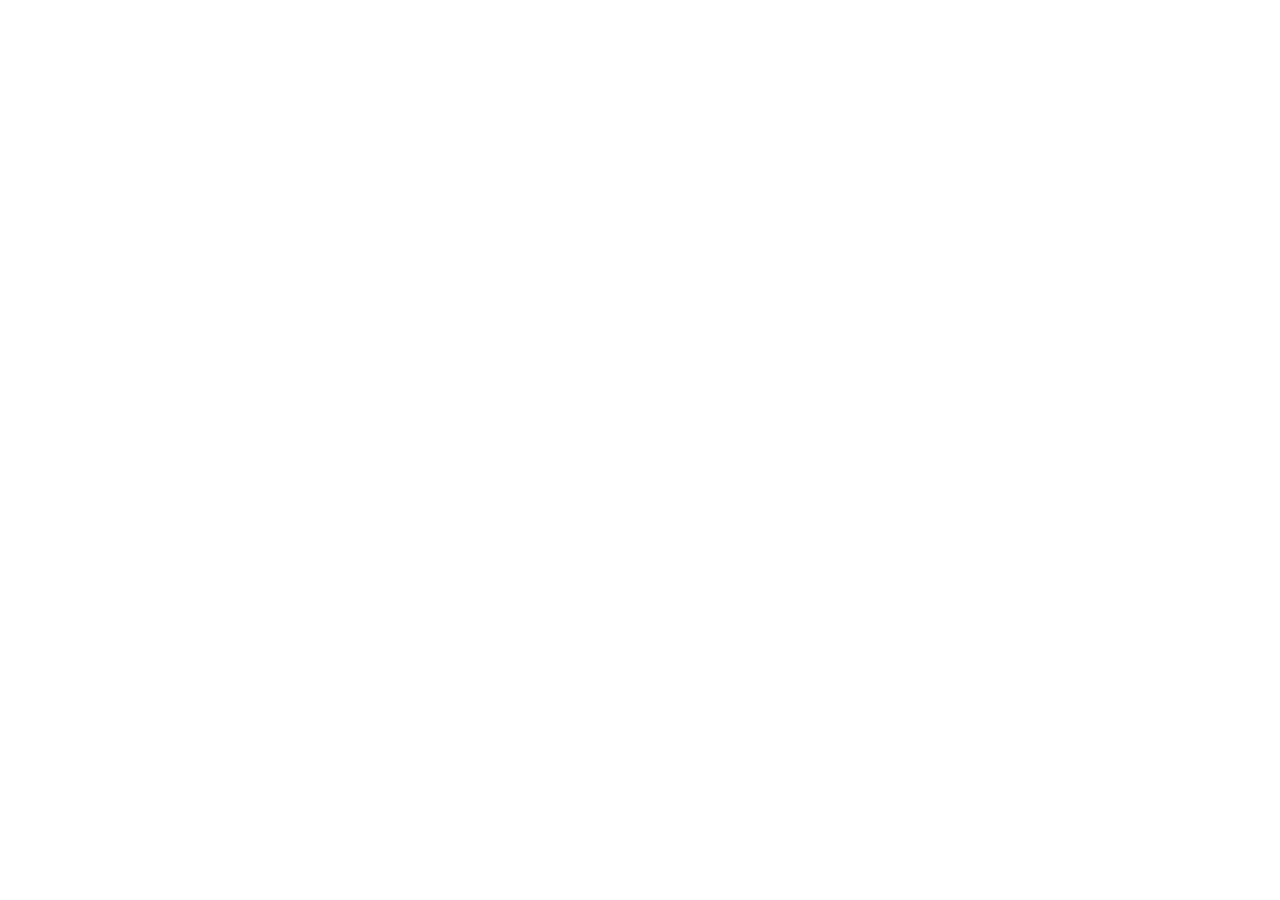
==== indes.html @ 6cdadcc6 "added link" ====
<!DOCTYPE html>
<html lang="en">

<head>
    <meta charset="UTF-8">
    <meta http-equiv="X-UA-Compatible" content="IE=edge">
    <meta name="viewport" content="width=device-width, initial-scale=1.0">
    <title>My first Assignment</title>
    <link rel="preconnect" href="https://fonts.googleapis.com">
    <link rel="preconnect" href="https://fonts.gstatic.com" crossorigin>
    <link
        href="https://fonts.googleapis.com/css2?family=Poppins:ital,wght@0,400;0,500;0,700;1,300;1,400;1,500;1,600;1,700&display=swap"
        rel="stylesheet">
    <link rel="stylesheet" href="style.css">
</head>

<body>


</body>

</html>
---- style.css ----
body {
    font-family: 'Poppins', sans-serif;
}
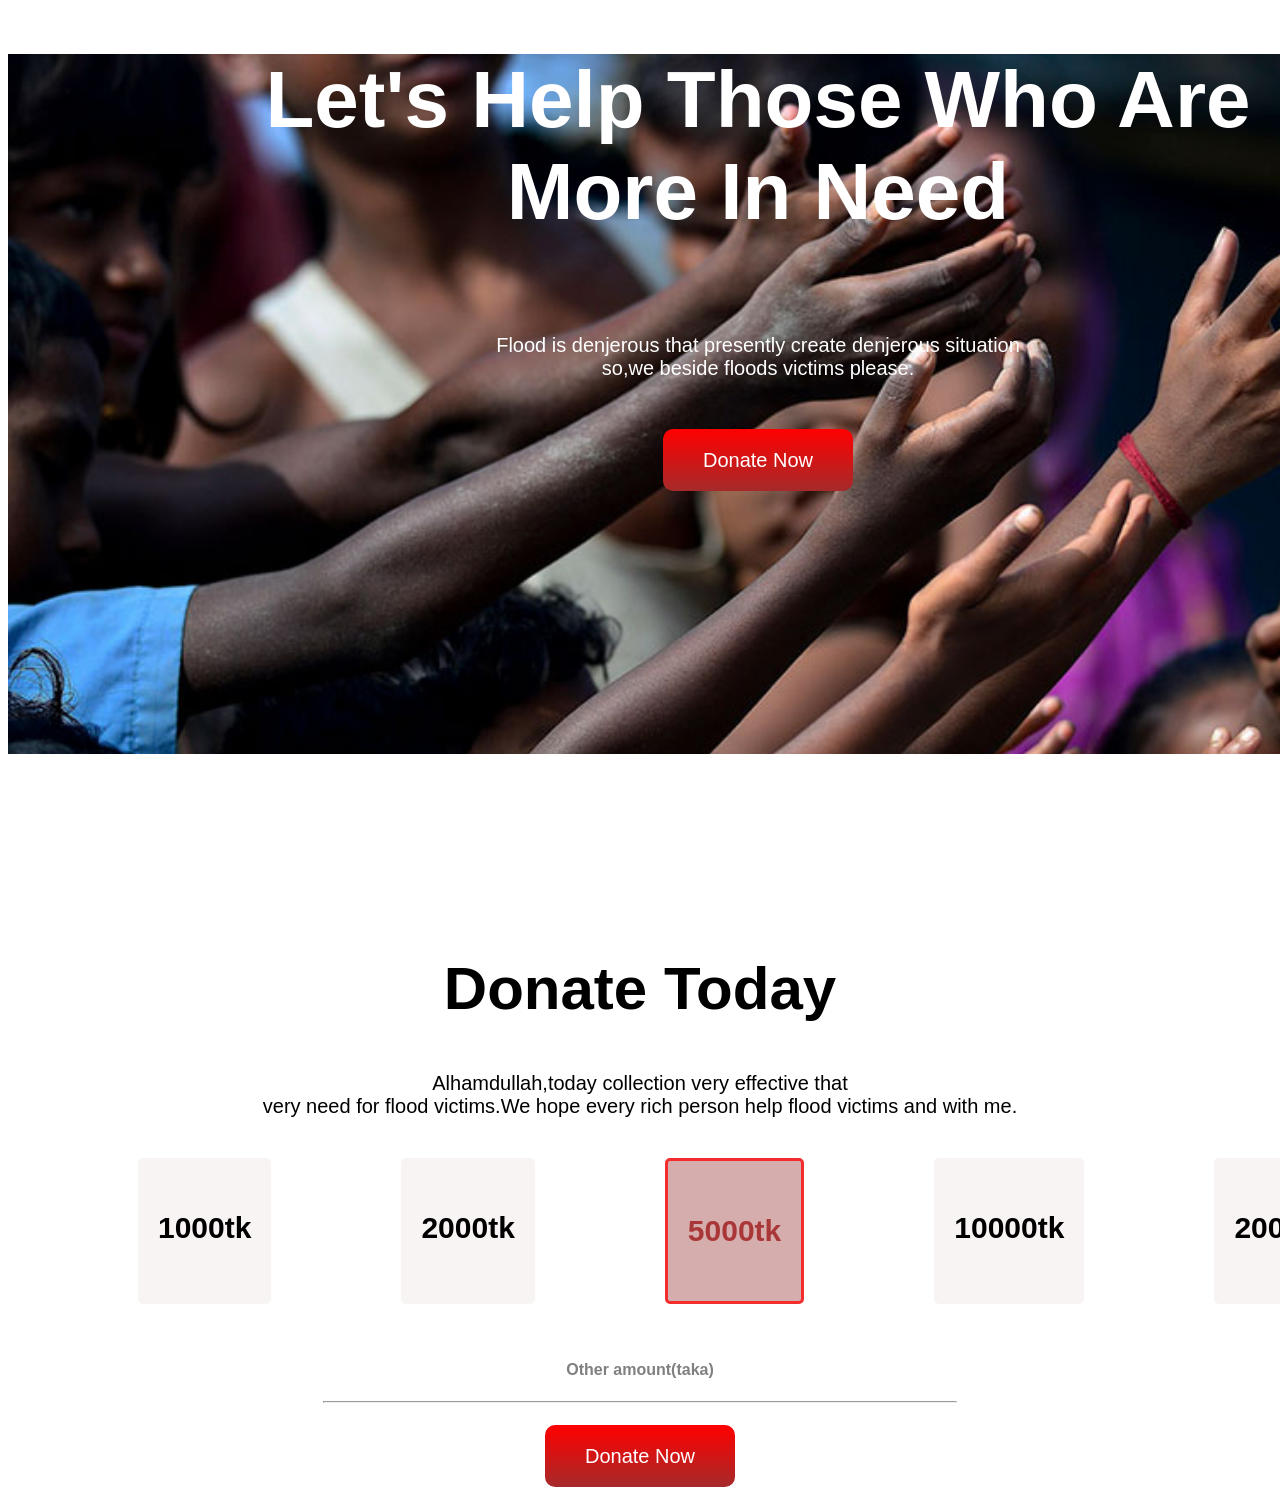
==== commit b3923dee: "added next part" ====
--- a/indes.html
+++ b/indes.html
@@ -15,6 +15,54 @@
 </head>
 
 <body>
+    <header>
+        <div class="edit-header">
+            <h1>Let's Help Those Who Are <br>
+                More In Need</h1> <br>
+            <p>Flood is denjerous that presently create denjerous situation <br>
+                so,we beside floods victims please. <br> <br> <br> <br>
+                <a target="_blank" class="button-style" href="http://127.0.0.1:5500/indes.html">Donate
+                    Now</a>
+        </div>
+    </header>
+    <section>
+        <div class="section-start">
+            <h2 id="big-size">Donate Today</h2>
+            <p>Alhamdullah,today collection very effective that <br> very need for flood victims.We hope every rich
+                person help flood victims and with me.</p>
+        </div>
+        <div class="provide-money">
+
+            <div class="money">
+                <h2>1000tk</h2>
+            </div>
+            <div class="money">
+                <h2>2000tk</h2>
+            </div>
+            <div id="select-money" class="money">
+                <h2>5000tk</h2>
+            </div>
+            <div class="money">
+                <h2>10000tk</h2>
+            </div>
+            <div class="money">
+                <h2>20000tk</h2>
+            </div>
+        </div>
+        <br><br>
+
+        <div>
+            <h4>Other amount(taka)</h4>
+            <hr>
+        </div>
+        <br>
+        <p id="add-styles">
+            <a target="_blank" class="button-style" href="">Donate Now</a>
+        </p>
+
+
+    </section>
+
 
 
 </body>
--- a/style.css
+++ b/style.css
@@ -1,3 +1,76 @@
 body {
     font-family: 'Poppins', sans-serif;
+}
+
+header {
+    width: 1500px;
+    height: 700px;
+    background-image: url(images/donation13.jpg);
+    background-repeat: no-repeat;
+    background-size: cover;
+}
+
+h1 {
+    font-size: 80px;
+    color: white;
+
+}
+
+.edit-header {
+    color: white;
+    text-align: center;
+    font-size: 20px;
+}
+
+.button-style {
+    text-decoration: none;
+    color: white;
+    font-size: 20px;
+    background-image: linear-gradient(red, brown);
+    padding: 20px 40px;
+    border-radius: 10px;
+
+
+}
+
+.section-start {
+    font-size: 20px;
+    text-align: center;
+    margin-top: 200px;
+}
+
+#big-size {
+    font-size: 60px;
+}
+
+.provide-money {
+    display: flex;
+}
+
+.money {
+    background-color: rgba(248, 244, 244, 0.955);
+    padding: 28px 20px;
+    margin-left: 130px;
+    margin-top: 20px;
+    font-size: 20px;
+    border-radius: 5px;
+}
+
+#select-money {
+    border: 3px solid rgb(243, 45, 45);
+    color: rgb(170, 55, 55);
+    background-color: rgb(214, 173, 173);
+}
+
+h4 {
+    text-align: center;
+    color: gray;
+}
+
+hr {
+    width: 50%;
+}
+
+#add-styles {
+    text-align: center;
 }
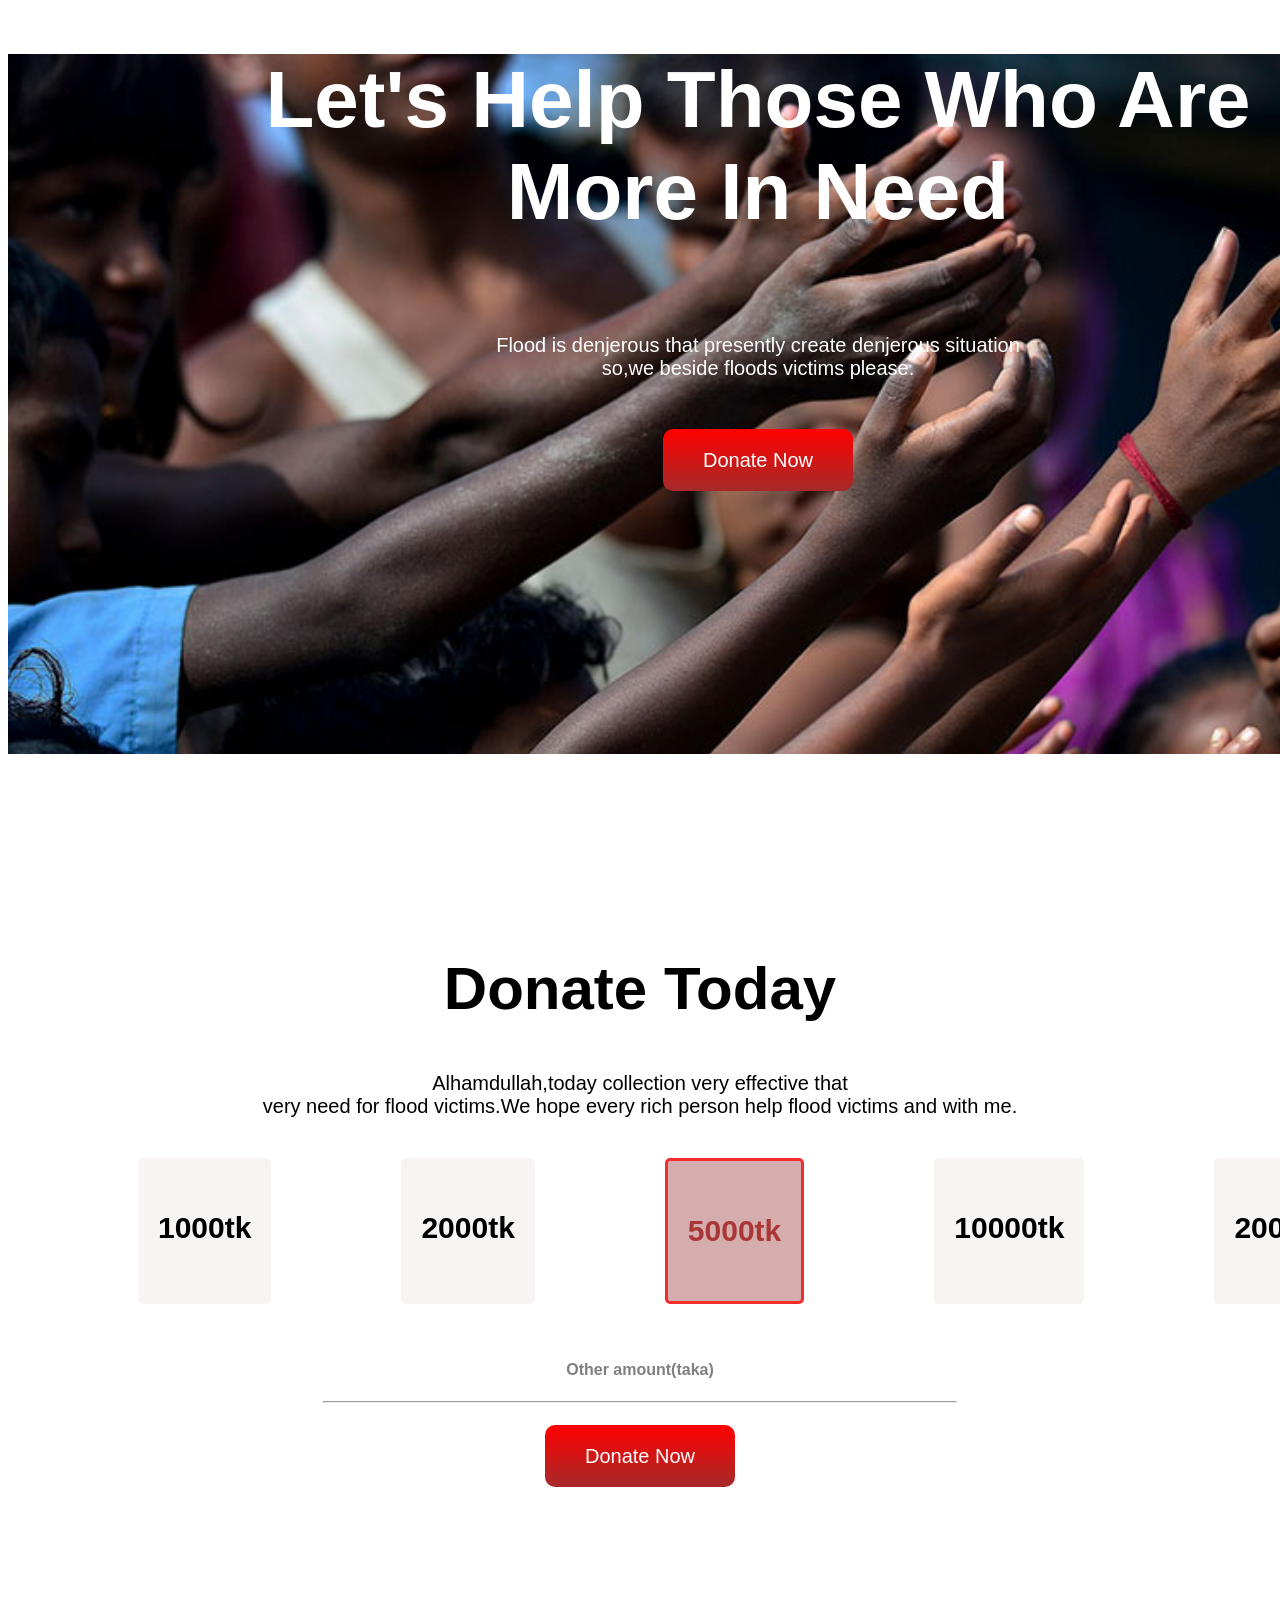
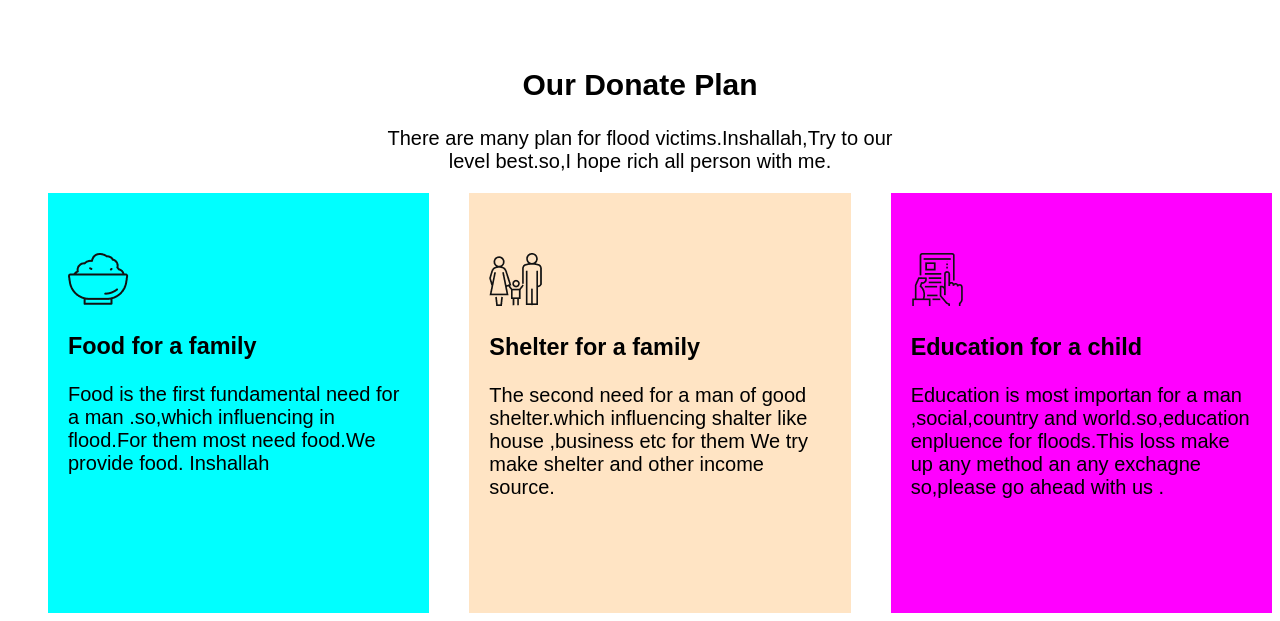
==== commit 05756ef9: "added next part" ====
--- a/indes.html
+++ b/indes.html
@@ -25,12 +25,14 @@
                     Now</a>
         </div>
     </header>
+
+
+    <div class="section-start">
+        <h2 id="big-size">Donate Today</h2>
+        <p>Alhamdullah,today collection very effective that <br> very need for flood victims.We hope every rich
+            person help flood victims and with me.</p>
+    </div>
     <section>
-        <div class="section-start">
-            <h2 id="big-size">Donate Today</h2>
-            <p>Alhamdullah,today collection very effective that <br> very need for flood victims.We hope every rich
-                person help flood victims and with me.</p>
-        </div>
         <div class="provide-money">
 
             <div class="money">
@@ -59,9 +61,40 @@
         <p id="add-styles">
             <a target="_blank" class="button-style" href="">Donate Now</a>
         </p>
+    </section>
 
 
+    <div class="section-start">
+        <h2>Our Donate Plan</h2>
+        <p>There are many plan for flood victims.Inshallah,Try to our <br>
+            level best.so,I hope rich all person with me.</p>
+    </div>
+    <section>
+        <div class="donate-plan">
+            <div class="side" id="side-1">
+                <img src="icons/food.png" alt="">
+                <h3>Food for a family</h3>
+                <p>Food is the first fundamental need for a man .so,which influencing in flood.For them most need
+                    food.We provide food. Inshallah</p>
+            </div>
+            <div class="side" id="side-2">
+                <img src="icons/shelter.png" alt="">
+                <h3>Shelter for a family</h3>
+                <p>The second need for a man of good shelter.which influencing shalter like house ,business etc for them
+                    We try make shelter and other income source. </p>
+            </div>
+            <div class="side" id="side-3">
+                <img src="icons/Frame-1.png" alt="">
+                <h3>Education for a child</h3>
+                <p>Education is most importan for a man ,social,country and world.so,education enpluence for floods.This
+                    loss make up any method an any exchagne so,please go ahead with us .</p>
+            </div>
+
+        </div>
+
     </section>
+
+
 
 
 
--- a/style.css
+++ b/style.css
@@ -73,4 +73,27 @@
 
 #add-styles {
     text-align: center;
+}
+
+.donate-plan {
+    display: flex;
+    justify-content: center;
+}
+
+.side {
+    width: 350px;
+    height: 300px;
+    padding: 60px 20px;
+    background-color: fuchsia;
+    margin-left: 40px;
+    font-size: 20px;
+
+}
+
+#side-1 {
+    background-color: aqua;
+}
+
+#side-2 {
+    background-color: bisque;
 }
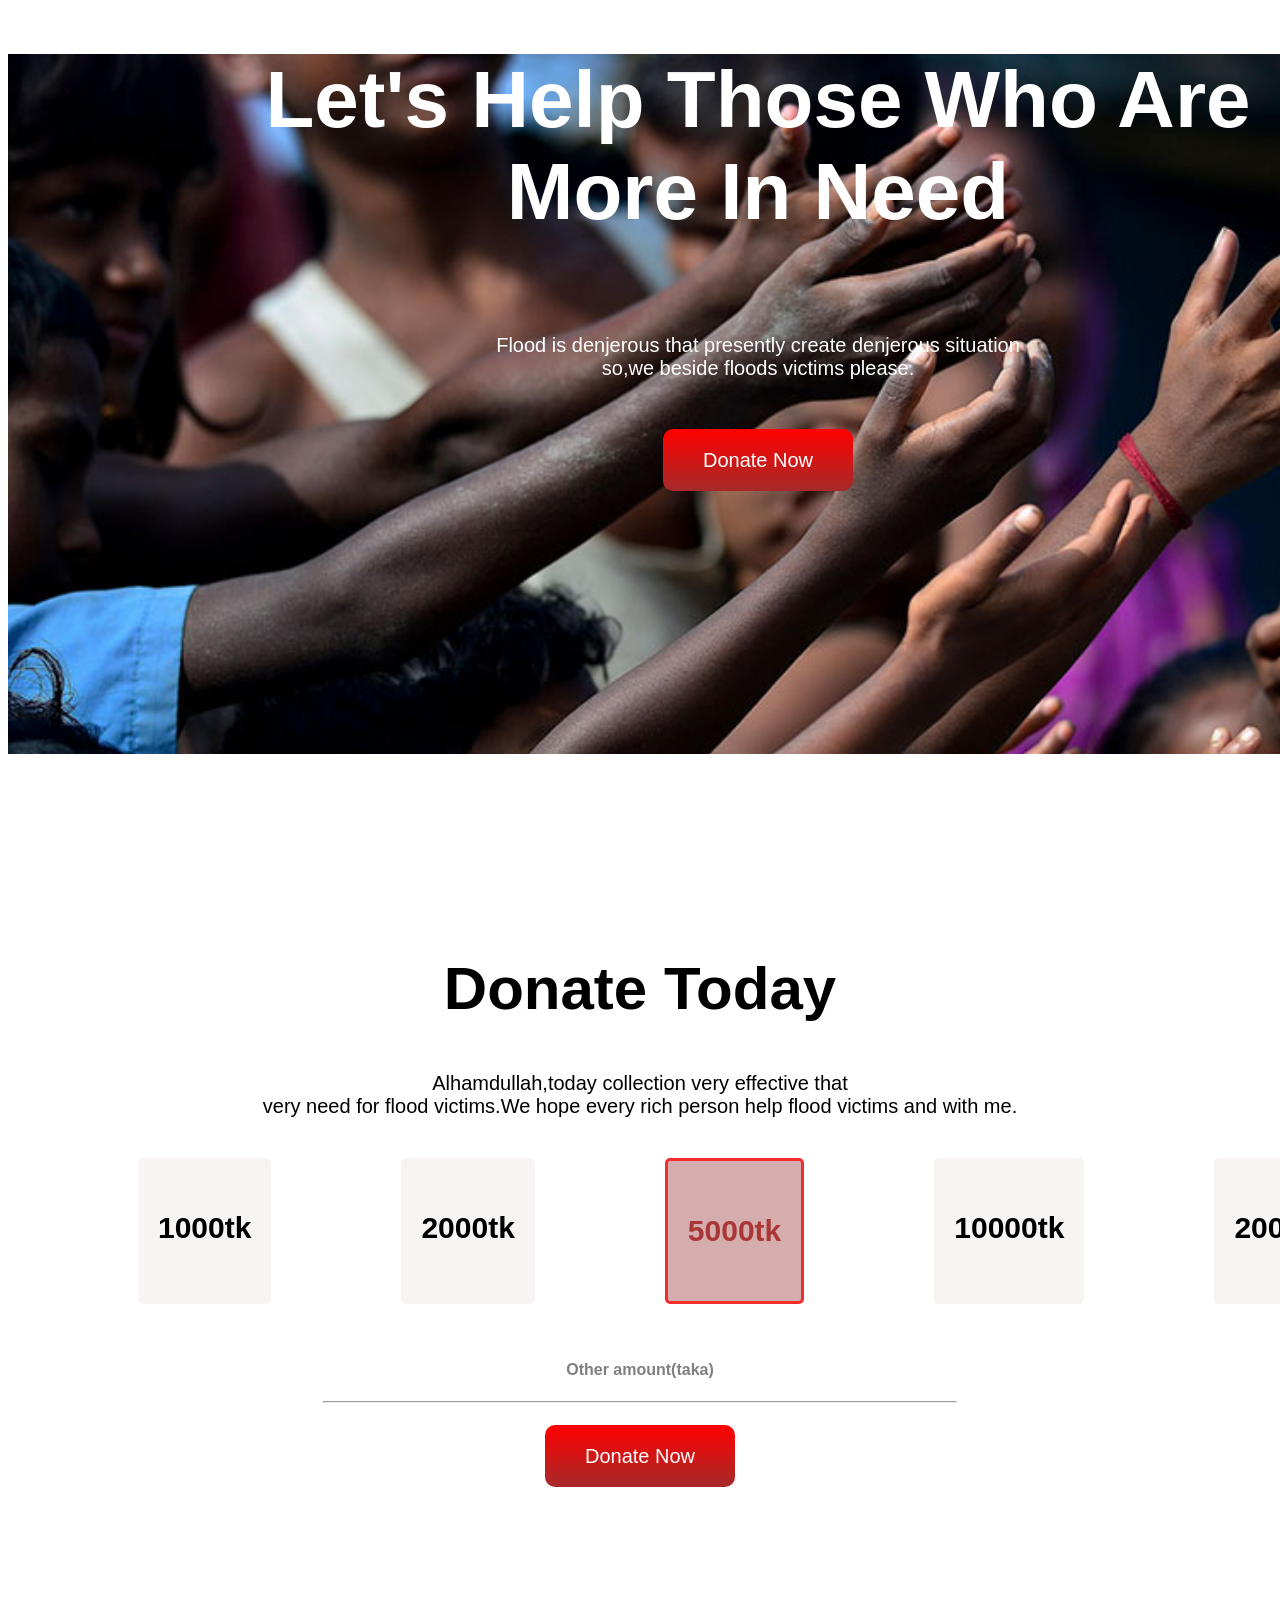
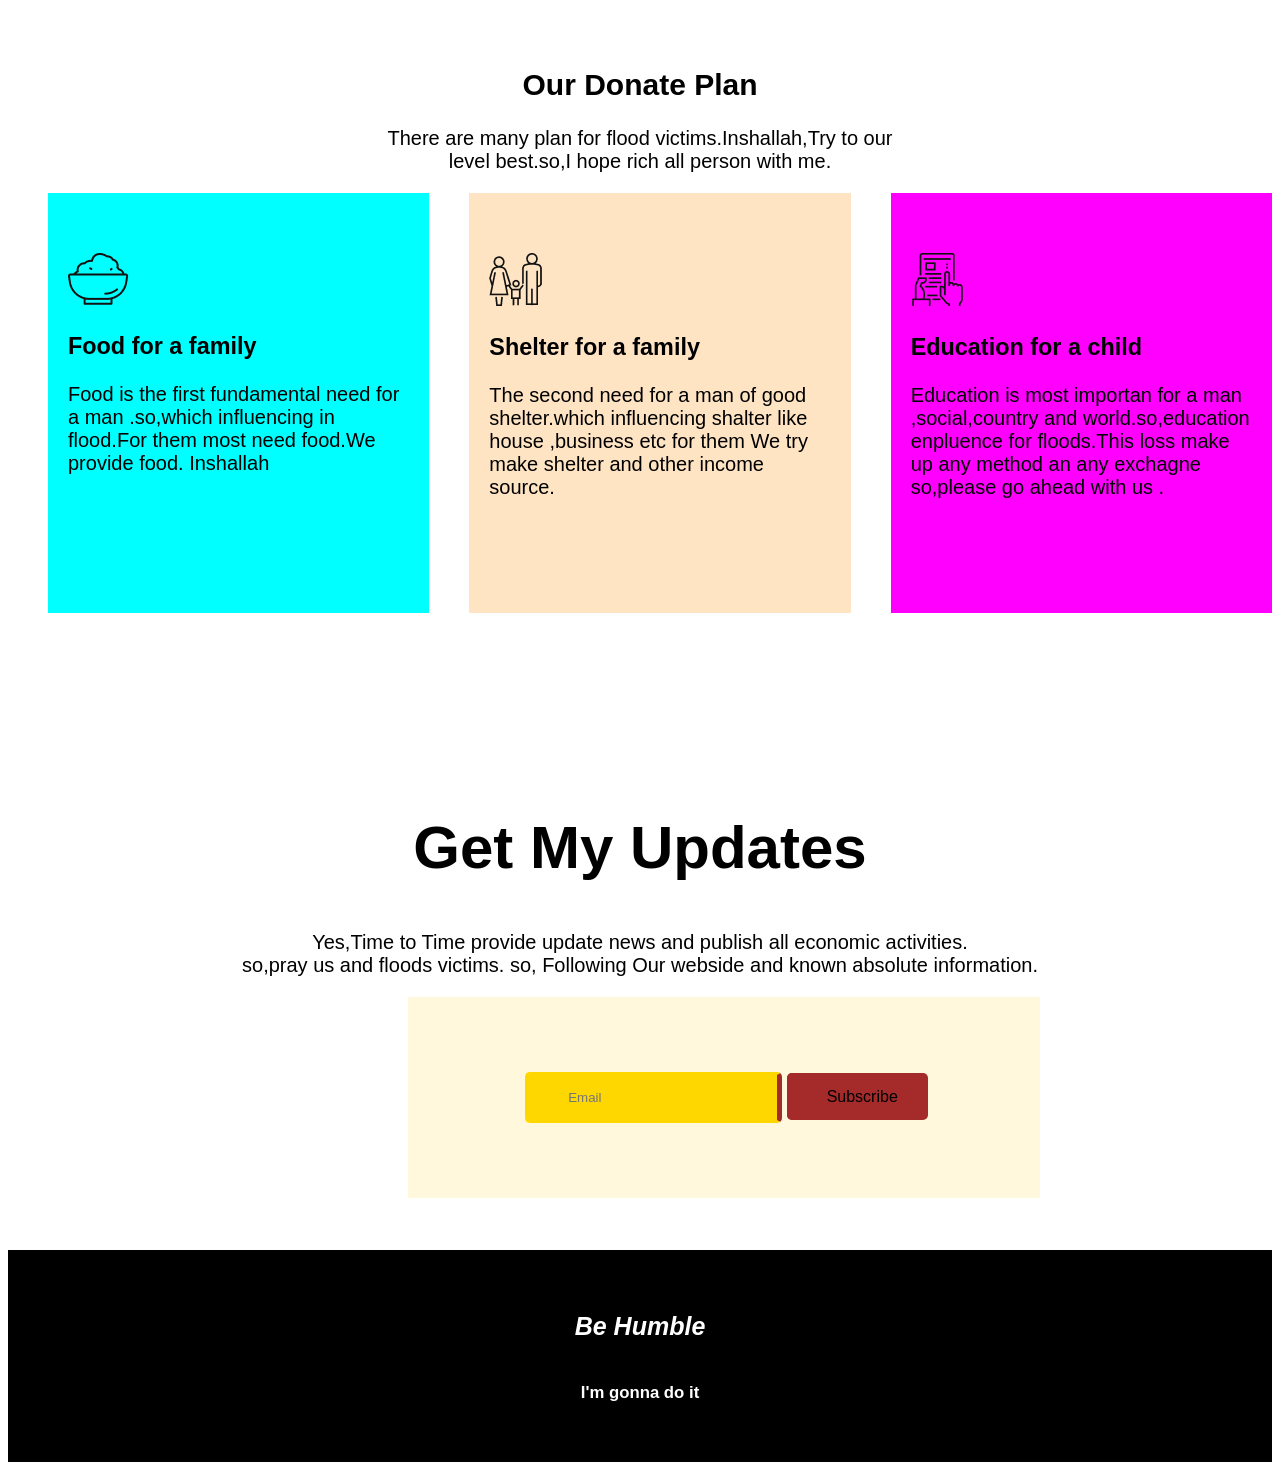
==== commit f6eb51e7: "added next part of webside" ====
--- a/indes.html
+++ b/indes.html
@@ -94,6 +94,30 @@
 
     </section>
 
+    <section>
+        <div class="section-start">
+            <h2 id="big-size">Get My Updates</h2>
+            <p>Yes,Time to Time provide update news and publish all
+                economic activities.<br> so,pray us and floods victims.
+                so, Following Our webside and known absolute information.
+            </p>
+        </div>
+        <div class="form-style">
+            <form action="">
+                <p class="form-edit"><input id="email" type="email" placeholder="Email">
+                    <submit id="submit-style">Subscribe</submit>
+                </p>
+
+            </form>
+
+        </div>
+    </section>
+    <br> <br>
+
+    <footer>
+        <h5><i>Be Humble</i></h5>
+        <h6>I'm gonna do it</h6>
+    </footer>
 
 
 
--- a/style.css
+++ b/style.css
@@ -96,4 +96,45 @@
 
 #side-2 {
     background-color: bisque;
+}
+
+.form-style {
+    background-color: cornsilk;
+    width: 50%;
+    margin-left: 400px;
+}
+
+.form-edit {
+    text-align: center;
+    padding-top: 75px;
+    padding-bottom: 75px;
+}
+
+#submit-style {
+    background-color: brown;
+    padding: 15px 30px;
+    border-left: 10px solid brown;
+    border-radius: 5px;
+}
+
+#email {
+    padding: 15px 40px;
+    background-color: gold;
+    border: 3px solid gold;
+    margin-left: 5px;
+    border-right: 5px solid brown;
+    border-radius: 5px;
+}
+
+footer {
+    color: white;
+    background-color: black;
+    text-align: center;
+    padding: 20px 0px;
+    font-size: 25px;
+}
+
+h5 {
+    font-size: 25px;
+
 }
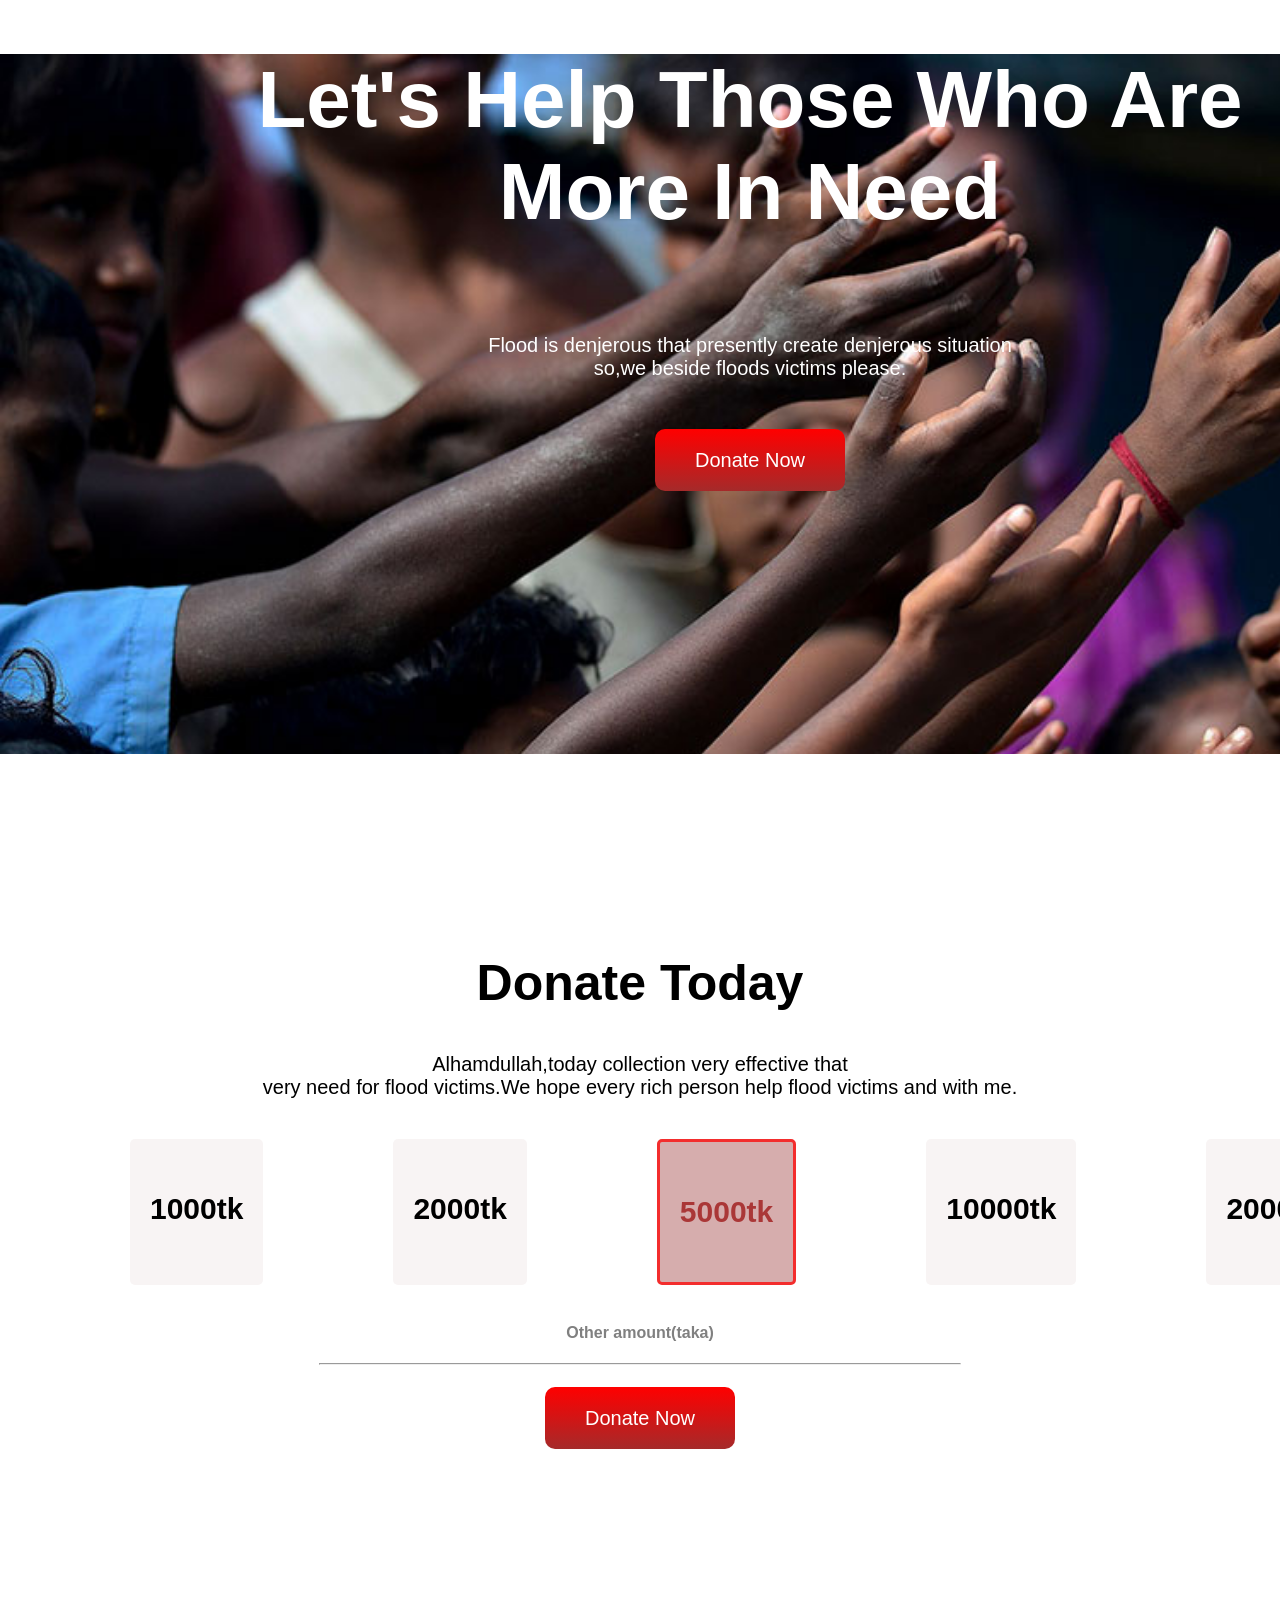
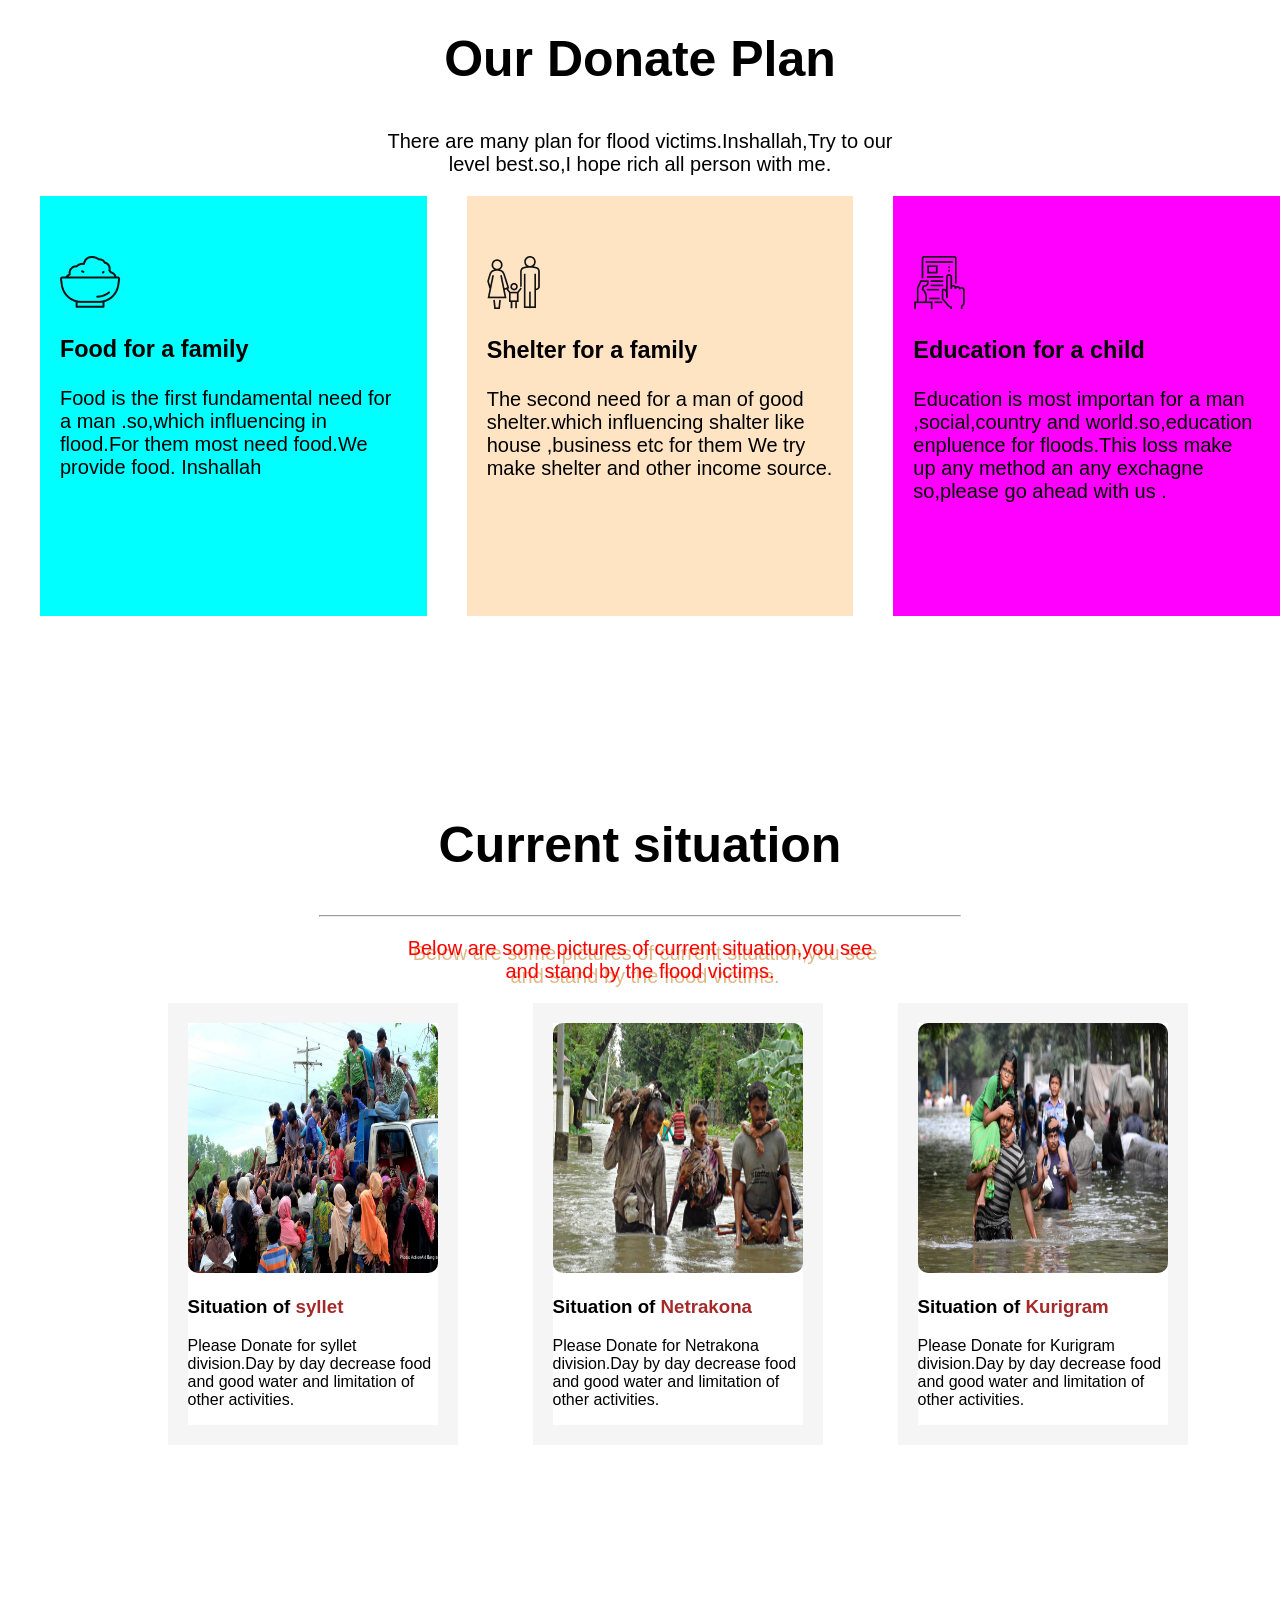
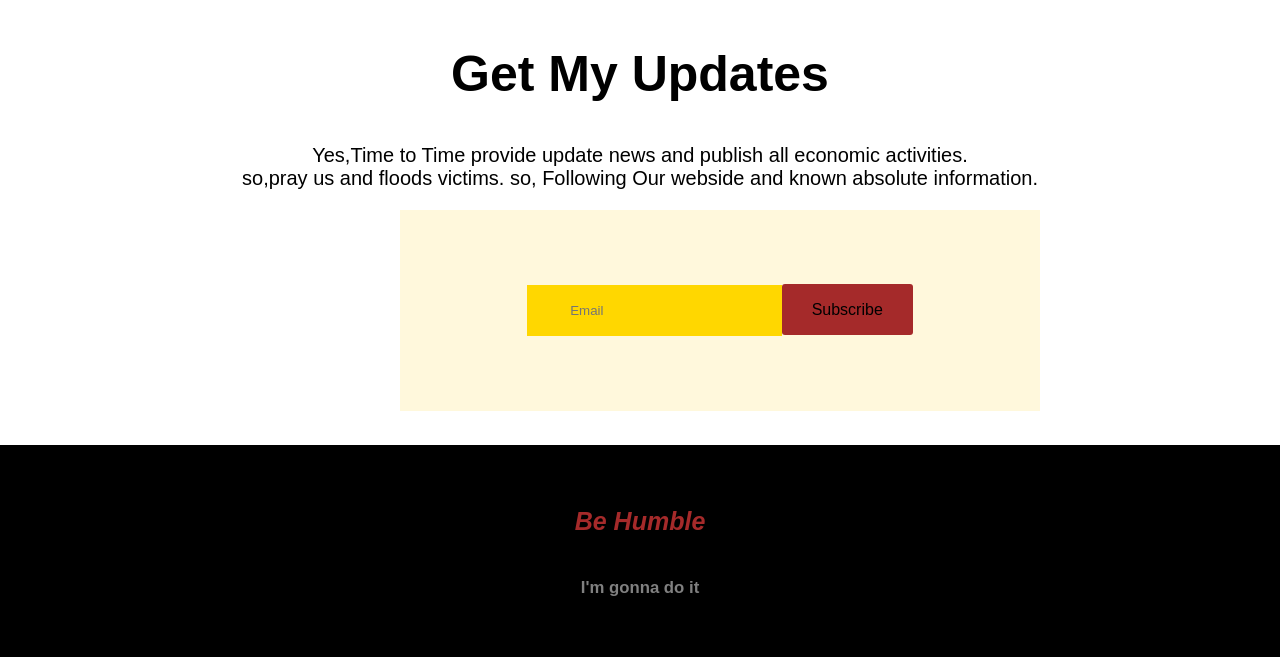
==== commit a98e8593: "adde last part" ====
--- a/indes.html
+++ b/indes.html
@@ -26,7 +26,6 @@
         </div>
     </header>
 
-
     <div class="section-start">
         <h2 id="big-size">Donate Today</h2>
         <p>Alhamdullah,today collection very effective that <br> very need for flood victims.We hope every rich
@@ -51,8 +50,7 @@
                 <h2>20000tk</h2>
             </div>
         </div>
-        <br><br>
-
+        <br>
         <div>
             <h4>Other amount(taka)</h4>
             <hr>
@@ -62,10 +60,8 @@
             <a target="_blank" class="button-style" href="">Donate Now</a>
         </p>
     </section>
-
-
     <div class="section-start">
-        <h2>Our Donate Plan</h2>
+        <h2 id="big-size">Our Donate Plan</h2>
         <p>There are many plan for flood victims.Inshallah,Try to our <br>
             level best.so,I hope rich all person with me.</p>
     </div>
@@ -96,6 +92,36 @@
 
     <section>
         <div class="section-start">
+
+            <h2 id="big-size">Current situation</h2>
+            <hr>
+            <p id="extra-1">Below are some pictures of current situation,you see <br>
+                and stand by the flood victims.</p>
+        </div>
+        <div class="extra-activities">
+            <div class="extra-2">
+                <img class="images-edit" src="images/donation2.jpg" alt="">
+                <h3>Situation of <span id="extra-3">syllet</span> </h3>
+                <p>Please Donate for syllet division.Day by day decrease food and good water and limitation of other
+                    activities. </p>
+            </div>
+            <div class="extra-2">
+                <img class="images-edit" src="images/donation3.jpg" alt="">
+                <h3>Situation of <span id="extra-3">Netrakona</span></h3>
+                <p>Please Donate for Netrakona division.Day by day decrease food and good water and limitation of other
+                    activities. </p>
+            </div>
+            <div class="extra-2">
+                <img class="images-edit" src="images/donation4.jpg" alt="">
+                <h3>Situation of <span id="extra-3">Kurigram</span> </h3>
+                <p>Please Donate for Kurigram division.Day by day decrease food and good water and limitation of other
+                    activities. </p>
+            </div>
+        </div>
+    </section>
+
+    <section>
+        <div class="section-start">
             <h2 id="big-size">Get My Updates</h2>
             <p>Yes,Time to Time provide update news and publish all
                 economic activities.<br> so,pray us and floods victims.
@@ -107,12 +133,10 @@
                 <p class="form-edit"><input id="email" type="email" placeholder="Email">
                     <submit id="submit-style">Subscribe</submit>
                 </p>
-
             </form>
-
         </div>
     </section>
-    <br> <br>
+    <br>
 
     <footer>
         <h5><i>Be Humble</i></h5>
--- a/style.css
+++ b/style.css
@@ -1,5 +1,6 @@
 body {
     font-family: 'Poppins', sans-serif;
+    margin: 0%;
 }
 
 header {
@@ -13,7 +14,6 @@
 h1 {
     font-size: 80px;
     color: white;
-
 }
 
 .edit-header {
@@ -29,8 +29,6 @@
     background-image: linear-gradient(red, brown);
     padding: 20px 40px;
     border-radius: 10px;
-
-
 }
 
 .section-start {
@@ -40,7 +38,7 @@
 }
 
 #big-size {
-    font-size: 60px;
+    font-size: 50px;
 }
 
 .provide-money {
@@ -112,22 +110,20 @@
 
 #submit-style {
     background-color: brown;
-    padding: 15px 30px;
-    border-left: 10px solid brown;
-    border-radius: 5px;
+    padding: 17px 30px;
+    border-radius: 3px;
 }
 
 #email {
     padding: 15px 40px;
     background-color: gold;
     border: 3px solid gold;
-    margin-left: 5px;
-    border-right: 5px solid brown;
-    border-radius: 5px;
+    margin-right: -5px;
+    border-radius: 3sspx;
 }
 
 footer {
-    color: white;
+    color: gray;
     background-color: black;
     text-align: center;
     padding: 20px 0px;
@@ -136,5 +132,31 @@
 
 h5 {
     font-size: 25px;
+    color: brown;
+}
 
+#extra-1 {
+    color: red;
+    text-shadow: 5px 5px burlywood;
+}
+
+.extra-2 {
+    width: 250px;
+    margin-left: 75px;
+    border: 20px solid whitesmoke;
+}
+
+.extra-activities {
+    display: flex;
+    justify-content: center;
+}
+
+.images-edit {
+    width: 250px;
+    height: 250px;
+    border-radius: 10px;
+}
+
+#extra-3 {
+    color: brown;
 }
